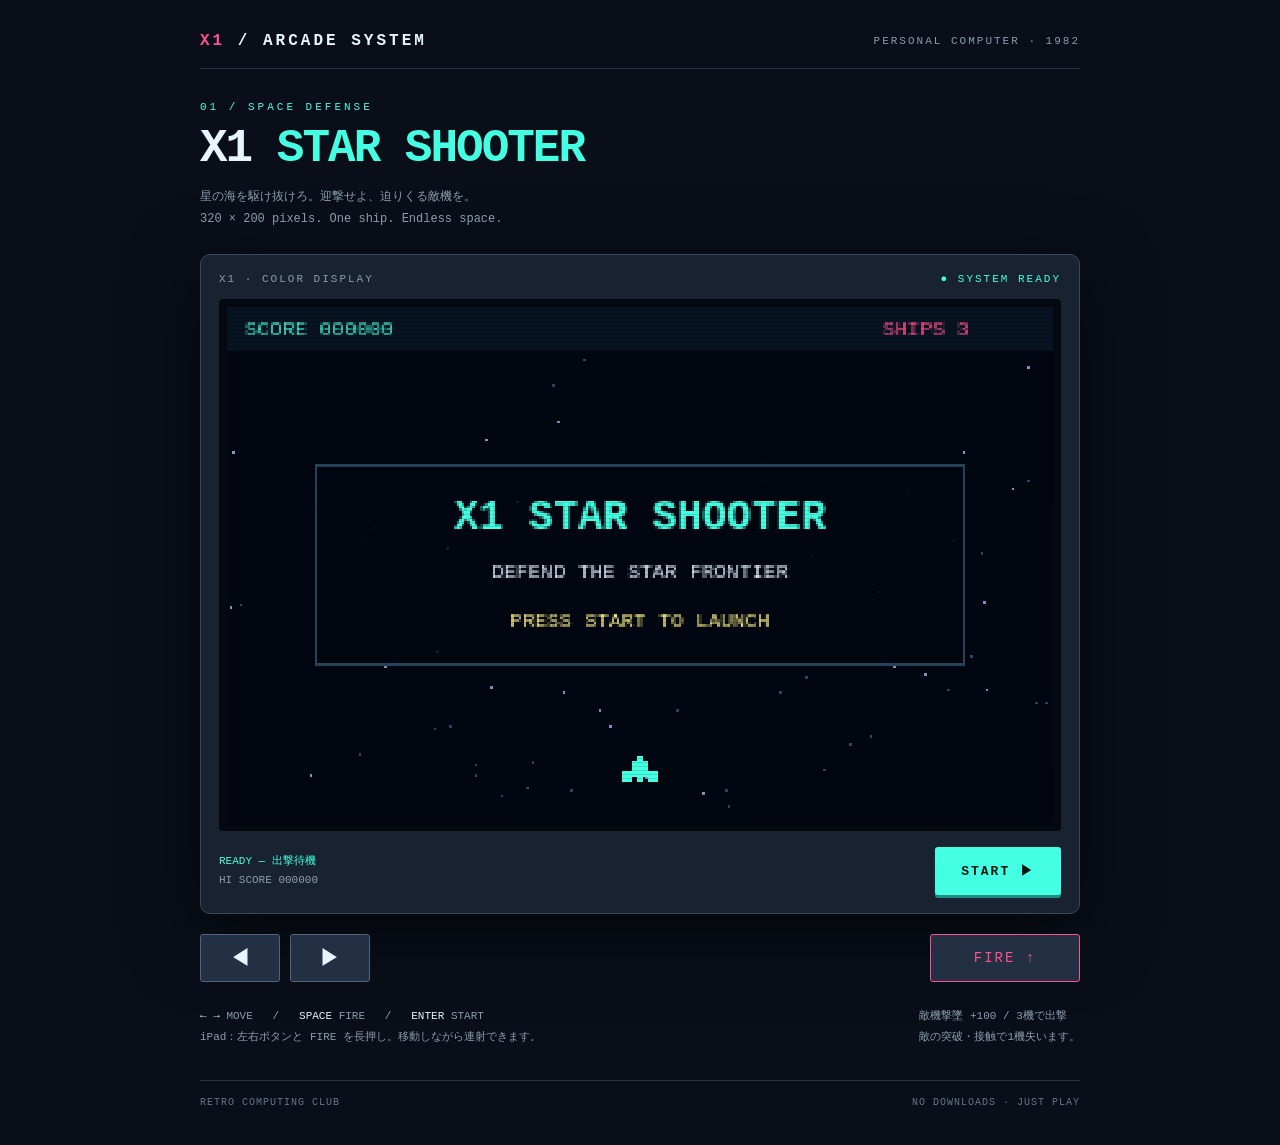
==== index.html @ 924525ee "Add standalone X1 STAR SHOOTER game" ====
<!doctype html>
<html lang="ja">
<head>
<meta charset="utf-8">
<meta name="viewport" content="width=device-width,initial-scale=1,viewport-fit=cover">
<title>X1 STAR SHOOTER</title>
<style>
:root{color-scheme:dark;--cyan:#45ffe3;--pink:#ff518d;--muted:#8b9cae}*{box-sizing:border-box}body{margin:0;background:#090e18;color:#e7f5ff;font-family:ui-monospace,SFMono-Regular,Consolas,monospace;min-height:100svh;padding:32px 20px}main{max-width:880px;margin:auto}header{display:flex;justify-content:space-between;align-items:center;border-bottom:1px solid #283647;padding-bottom:18px}.brand{font-weight:bold;letter-spacing:3px}.brand span{color:var(--pink)}.tag{font-size:11px;letter-spacing:2px;color:var(--muted)}.intro{margin:32px 0 24px}.eyebrow{font-size:11px;color:var(--cyan);letter-spacing:3px}h1{font-size:clamp(26px,6vw,46px);letter-spacing:-2px;margin:10px 0}h1 span{color:var(--cyan)}.intro p{color:var(--muted);font-size:12px;line-height:1.8}.machine{padding:18px;background:#182231;border:1px solid #39485b;box-shadow:0 20px 70px #0008;border-radius:10px}.machine-top{display:flex;justify-content:space-between;font-size:11px;color:var(--muted);margin-bottom:14px;letter-spacing:2px}.light{color:var(--cyan)}.screen{position:relative;border:8px solid #05080e;border-radius:4px;overflow:hidden;background:#000}canvas{display:block;width:100%;aspect-ratio:8/5;image-rendering:pixelated}.screen:after{content:"";pointer-events:none;position:absolute;inset:0;background:repeating-linear-gradient(0deg,#0002 0px,#0002 1px,transparent 1px,transparent 4px)}.dashboard{display:flex;justify-content:space-between;align-items:center;gap:12px;margin-top:16px}.status{font-size:11px;color:var(--muted);line-height:1.8}#status{color:var(--cyan)}button{font:inherit;cursor:pointer;border:1px solid #52647b;color:#e7f5ff;background:#233044;border-radius:3px;min-height:48px;touch-action:none;user-select:none;-webkit-user-select:none;-webkit-touch-callout:none}button:focus-visible{outline:3px solid #fff;outline-offset:3px}#start{background:var(--cyan);color:#061711;border:0;padding:0 26px;font-size:13px;font-weight:bold;letter-spacing:2px;box-shadow:0 3px 0 #208d80}#start:active{transform:translateY(2px)}.controls{display:flex;justify-content:space-between;margin-top:20px;gap:18px}.arrows{display:flex;gap:10px}.controls button{width:80px;font-size:22px}.controls #fire{width:150px;border-color:var(--pink);color:var(--pink);font-size:14px;letter-spacing:2px}.controls button.active{background:#3a4b61}.help{display:flex;justify-content:space-between;gap:20px;color:var(--muted);font-size:11px;line-height:1.9;margin-top:24px}kbd{color:#e7f5ff}footer{margin-top:32px;border-top:1px solid #283647;padding-top:16px;display:flex;justify-content:space-between;color:#66768b;font-size:10px;letter-spacing:1px}@media(max-width:500px){body{padding:20px 12px}.machine{padding:10px}.tag{display:none}.screen{border-width:4px}.help{display:block}.controls button{width:64px}.controls #fire{width:120px}.status{font-size:10px}#start{padding:0 16px}footer{letter-spacing:0}}
</style>
</head>
<body>
<main>
<header><div class="brand"><span>X1</span> / ARCADE SYSTEM</div><div class="tag">PERSONAL COMPUTER · 1982</div></header>
<section class="intro"><div class="eyebrow">01 / SPACE DEFENSE</div><h1>X1 <span>STAR SHOOTER</span></h1><p>星の海を駆け抜けろ。迎撃せよ、迫りくる敵機を。<br>320 × 200 pixels. One ship. Endless space.</p></section>
<section class="machine" aria-label="ゲーム機">
<div class="machine-top"><span>X1 · COLOR DISPLAY</span><span class="light">● SYSTEM READY</span></div>
<div class="screen"><canvas id="game" width="320" height="200" aria-label="宇宙シューティングゲーム画面">Canvas対応ブラウザで開いてください。</canvas></div>
<div class="dashboard"><div class="status"><div id="status" role="status" aria-live="polite">READY — 出撃待機</div><div>HI SCORE <span id="high">000000</span></div></div><button id="start" type="button">START ▶</button></div>
</section>
<div class="controls" aria-label="タッチ操作"><div class="arrows"><button id="left" type="button" aria-label="左に移動">◀</button><button id="right" type="button" aria-label="右に移動">▶</button></div><button id="fire" type="button" aria-label="弾を発射">FIRE ↑</button></div>
<div class="help"><div><kbd>← →</kbd> MOVE &nbsp; / &nbsp; <kbd>SPACE</kbd> FIRE &nbsp; / &nbsp; <kbd>ENTER</kbd> START<br>iPad：左右ボタンと FIRE を長押し。移動しながら連射できます。</div><div>敵機撃墜 +100 / 3機で出撃<br>敵の突破・接触で1機失います。</div></div>
<footer><span>RETRO COMPUTING CLUB</span><span>NO DOWNLOADS · JUST PLAY</span></footer>
</main>
<script>
(() => {
  'use strict';
  const canvas = document.getElementById('game'), ctx = canvas.getContext('2d');
  const startButton = document.getElementById('start'), status = document.getElementById('status');
  const highLabel = document.getElementById('high');
  const W = 320, H = 200;
  let mode = 'ready', score = 0, high = 0, lives = 3, shipX = 153;
  let bullets = [], enemies = [], sparks = [], spawnTimer = 0, shotTimer = 0, invincible = 0, previous = 0;
  const keys = new Set(), touches = {left:new Set(), right:new Set(), fire:new Set()};
  const stars = Array.from({length:65}, () => ({x:Math.random()*W,y:Math.random()*H,s:10+Math.random()*24}));
  const sprites = {ship:['0001000','0011100','0011100','1111111','1101011'], enemy:['1000001','0100010','1111111','1011101','0010100']};
  try { high = Number(localStorage.getItem('x1-star-high')) || 0; } catch (_) {}
  highLabel.textContent = String(high).padStart(6,'0');
  function clearInput(){keys.clear();for(const name of Object.keys(touches)){touches[name].clear();document.getElementById(name).classList.remove('active');}}
  function start(){clearInput();mode='playing';score=0;lives=3;shipX=153;bullets=[];enemies=[];sparks=[];spawnTimer=.6;shotTimer=0;invincible=0;status.textContent='PLAYING — 迎撃中';startButton.textContent='RESTART ↻';draw();}
  startButton.addEventListener('click',start);
  function down(name){return touches[name].size>0 || keys.has(name==='left'?'ArrowLeft':name==='right'?'ArrowRight':'Space');}
  for(const name of Object.keys(touches)){
    const button=document.getElementById(name);
    button.addEventListener('pointerdown',e=>{e.preventDefault();button.setPointerCapture(e.pointerId);touches[name].add(e.pointerId);button.classList.add('active');});
    const release=e=>{touches[name].delete(e.pointerId);button.classList.toggle('active',touches[name].size>0);};
    button.addEventListener('pointerup',release);button.addEventListener('pointercancel',release);button.addEventListener('lostpointercapture',release);
  }
  window.addEventListener('keydown',e=>{if(['ArrowLeft','ArrowRight','Space','Enter'].includes(e.code)){e.preventDefault();if(e.code==='Enter'){if(!e.repeat && mode!=='playing')start();}else keys.add(e.code);}});
  window.addEventListener('keyup',e=>keys.delete(e.code));
  window.addEventListener('blur',clearInput);
  document.addEventListener('visibilitychange',()=>{clearInput();previous=0;});
  function hit(a,b){return a.x<b.x+b.w && a.x+a.w>b.x && a.y<b.y+b.h && a.y+a.h>b.y;}
  function burst(x,y){for(let i=0;i<12;i++)sparks.push({x,y,vx:(Math.random()-.5)*80,vy:(Math.random()-.5)*80,t:.4});}
  function lose(){lives--;invincible=1.3;burst(shipX+7,181);if(lives<=0){mode='over';clearInput();status.textContent='GAME OVER — 再出撃できます';startButton.textContent='RETRY ▶';if(score>high){high=score;highLabel.textContent=String(high).padStart(6,'0');try{localStorage.setItem('x1-star-high',String(high));}catch(_){}}}}
  function update(dt){
    for(const s of stars){s.y=(s.y+s.s*dt)%H;}
    for(const p of sparks){p.x+=p.vx*dt;p.y+=p.vy*dt;p.t-=dt;}sparks=sparks.filter(p=>p.t>0);
    if(mode!=='playing')return;
    shipX=Math.max(0,Math.min(W-14,shipX+((down('right')?1:0)-(down('left')?1:0))*125*dt));
    shotTimer-=dt;invincible=Math.max(0,invincible-dt);
    if(down('fire') && shotTimer<=0){bullets.push({x:shipX+6,y:173,w:2,h:5});shotTimer=.16;}
    spawnTimer-=dt;
    if(spawnTimer<=0){enemies.push({x:6+Math.random()*294,y:20,w:14,h:10,speed:24+Math.min(score/250,45),phase:Math.random()*6});spawnTimer=Math.max(.3,.85-score/12000);}
    for(const b of bullets)b.y-=180*dt;
    for(const e of enemies){e.y+=e.speed*dt;e.phase+=dt*2;e.x=Math.max(0,Math.min(W-e.w,e.x+Math.sin(e.phase)*15*dt));}
    for(const b of bullets){for(const e of enemies){if(!e.dead && hit(b,e)){e.dead=true;b.y=-20;score+=100;burst(e.x+7,e.y+5);break;}}}
    const ship={x:shipX,y:174,w:14,h:10};
    for(const e of enemies){if(e.dead)continue;if(e.y>H || hit(e,ship)){e.dead=true;if(invincible<=0){lose();if(mode!=='playing')break;}}}
    bullets=bullets.filter(b=>b.y>-6);enemies=enemies.filter(e=>!e.dead);
  }
  function sprite(pattern,x,y,color){ctx.fillStyle=color;pattern.forEach((row,j)=>{for(let i=0;i<row.length;i++)if(row[i]==='1')ctx.fillRect(Math.round(x)+i*2,Math.round(y)+j*2,2,2);});}
  function text(value,x,y,color='#e7f5ff',size=8){ctx.fillStyle=color;ctx.font=`${size}px monospace`;ctx.textAlign='left';ctx.fillText(value,x,y);}
  function draw(){
    ctx.fillStyle='#020611';ctx.fillRect(0,0,W,H);
    for(const s of stars){ctx.fillStyle=s.s>25?'#8098c1':'#304463';ctx.fillRect(Math.round(s.x),Math.round(s.y),1,1);}
    ctx.fillStyle='#071321';ctx.fillRect(0,0,W,17);text('SCORE '+String(score).padStart(6,'0'),7,11,'#45ffe3');text('SHIPS '+lives,254,11,'#ff518d');
    for(const b of bullets){ctx.fillStyle='#fff389';ctx.fillRect(b.x,b.y,b.w,b.h);}
    for(const e of enemies)sprite(sprites.enemy,e.x,e.y,'#ff518d');
    if(mode!=='over' && (invincible<=0 || Math.floor(invincible*12)%2===0))sprite(sprites.ship,shipX,174,'#45ffe3');
    for(const p of sparks){ctx.fillStyle=p.t>.2?'#fff389':'#ff518d';ctx.fillRect(p.x,p.y,2,2);}
    if(mode!=='playing'){
      ctx.fillStyle='#020611d9';ctx.fillRect(34,61,252,78);ctx.strokeStyle='#254458';ctx.strokeRect(34.5,61.5,251,77);
      ctx.textAlign='center';ctx.fillStyle=mode==='over'?'#ff518d':'#45ffe3';ctx.font='bold 16px monospace';ctx.fillText(mode==='over'?'GAME OVER':'X1 STAR SHOOTER',160,86);
      ctx.font='8px monospace';ctx.fillStyle='#e7f5ff';ctx.fillText(mode==='over'?'FINAL SCORE '+String(score).padStart(6,'0'):'DEFEND THE STAR FRONTIER',160,105);ctx.fillStyle='#fff389';ctx.fillText(mode==='over'?'PRESS RETRY TO LAUNCH':'PRESS START TO LAUNCH',160,124);
    }
  }
  function frame(now){const dt=previous?Math.min((now-previous)/1000,.04):0;previous=now;if(!document.hidden)update(dt);draw();requestAnimationFrame(frame);}
  draw();requestAnimationFrame(frame);
})();
</script>
</body>
</html>
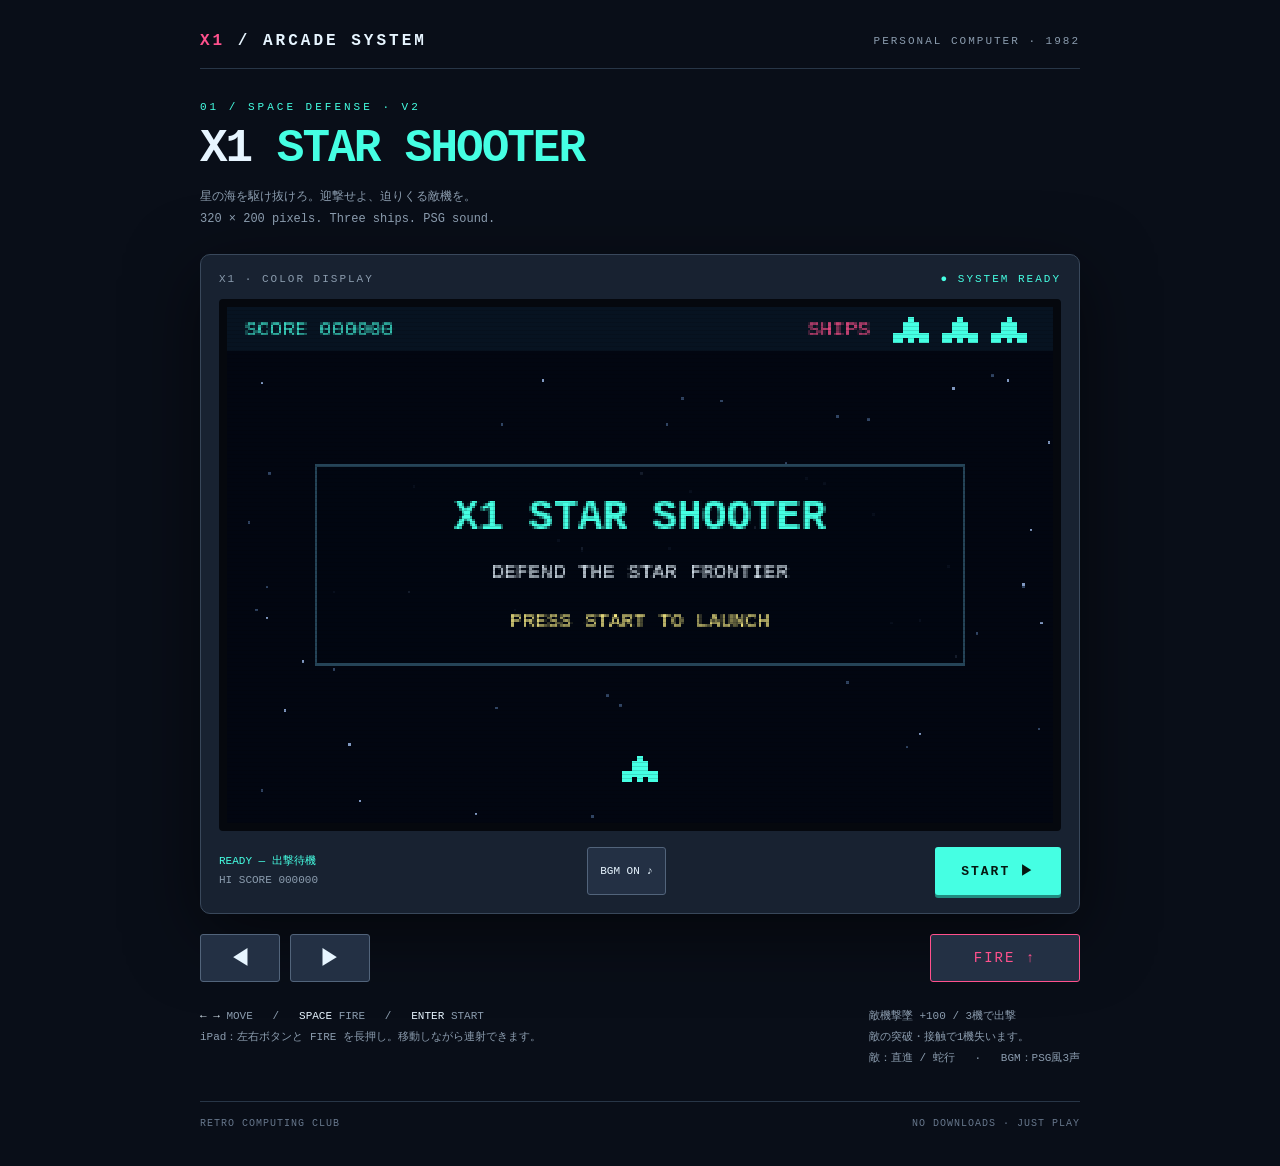
==== commit 5db81b21: "Add v2 PSG-style BGM and two enemy patterns while preserving three ships and touch controls" ====
--- a/index.html
+++ b/index.html
@@ -3,22 +3,22 @@
 <head>
 <meta charset="utf-8">
 <meta name="viewport" content="width=device-width,initial-scale=1,viewport-fit=cover">
-<title>X1 STAR SHOOTER</title>
+<title>X1 STAR SHOOTER v2</title>
 <style>
-:root{color-scheme:dark;--cyan:#45ffe3;--pink:#ff518d;--muted:#8b9cae}*{box-sizing:border-box}body{margin:0;background:#090e18;color:#e7f5ff;font-family:ui-monospace,SFMono-Regular,Consolas,monospace;min-height:100svh;padding:32px 20px}main{max-width:880px;margin:auto}header{display:flex;justify-content:space-between;align-items:center;border-bottom:1px solid #283647;padding-bottom:18px}.brand{font-weight:bold;letter-spacing:3px}.brand span{color:var(--pink)}.tag{font-size:11px;letter-spacing:2px;color:var(--muted)}.intro{margin:32px 0 24px}.eyebrow{font-size:11px;color:var(--cyan);letter-spacing:3px}h1{font-size:clamp(26px,6vw,46px);letter-spacing:-2px;margin:10px 0}h1 span{color:var(--cyan)}.intro p{color:var(--muted);font-size:12px;line-height:1.8}.machine{padding:18px;background:#182231;border:1px solid #39485b;box-shadow:0 20px 70px #0008;border-radius:10px}.machine-top{display:flex;justify-content:space-between;font-size:11px;color:var(--muted);margin-bottom:14px;letter-spacing:2px}.light{color:var(--cyan)}.screen{position:relative;border:8px solid #05080e;border-radius:4px;overflow:hidden;background:#000}canvas{display:block;width:100%;aspect-ratio:8/5;image-rendering:pixelated}.screen:after{content:"";pointer-events:none;position:absolute;inset:0;background:repeating-linear-gradient(0deg,#0002 0px,#0002 1px,transparent 1px,transparent 4px)}.dashboard{display:flex;justify-content:space-between;align-items:center;gap:12px;margin-top:16px}.status{font-size:11px;color:var(--muted);line-height:1.8}#status{color:var(--cyan)}button{font:inherit;cursor:pointer;border:1px solid #52647b;color:#e7f5ff;background:#233044;border-radius:3px;min-height:48px;touch-action:none;user-select:none;-webkit-user-select:none;-webkit-touch-callout:none}button:focus-visible{outline:3px solid #fff;outline-offset:3px}#start{background:var(--cyan);color:#061711;border:0;padding:0 26px;font-size:13px;font-weight:bold;letter-spacing:2px;box-shadow:0 3px 0 #208d80}#start:active{transform:translateY(2px)}.controls{display:flex;justify-content:space-between;margin-top:20px;gap:18px}.arrows{display:flex;gap:10px}.controls button{width:80px;font-size:22px}.controls #fire{width:150px;border-color:var(--pink);color:var(--pink);font-size:14px;letter-spacing:2px}.controls button.active{background:#3a4b61}.help{display:flex;justify-content:space-between;gap:20px;color:var(--muted);font-size:11px;line-height:1.9;margin-top:24px}kbd{color:#e7f5ff}footer{margin-top:32px;border-top:1px solid #283647;padding-top:16px;display:flex;justify-content:space-between;color:#66768b;font-size:10px;letter-spacing:1px}@media(max-width:500px){body{padding:20px 12px}.machine{padding:10px}.tag{display:none}.screen{border-width:4px}.help{display:block}.controls button{width:64px}.controls #fire{width:120px}.status{font-size:10px}#start{padding:0 16px}footer{letter-spacing:0}}
+:root{color-scheme:dark;--cyan:#45ffe3;--pink:#ff518d;--muted:#8b9cae}*{box-sizing:border-box}body{margin:0;background:#090e18;color:#e7f5ff;font-family:ui-monospace,SFMono-Regular,Consolas,monospace;min-height:100svh;padding:32px 20px}main{max-width:880px;margin:auto}header{display:flex;justify-content:space-between;align-items:center;border-bottom:1px solid #283647;padding-bottom:18px}.brand{font-weight:bold;letter-spacing:3px}.brand span{color:var(--pink)}.tag{font-size:11px;letter-spacing:2px;color:var(--muted)}.intro{margin:32px 0 24px}.eyebrow{font-size:11px;color:var(--cyan);letter-spacing:3px}h1{font-size:clamp(26px,6vw,46px);letter-spacing:-2px;margin:10px 0}h1 span{color:var(--cyan)}.intro p{color:var(--muted);font-size:12px;line-height:1.8}.machine{padding:18px;background:#182231;border:1px solid #39485b;box-shadow:0 20px 70px #0008;border-radius:10px}.machine-top{display:flex;justify-content:space-between;font-size:11px;color:var(--muted);margin-bottom:14px;letter-spacing:2px}.light{color:var(--cyan)}.screen{position:relative;border:8px solid #05080e;border-radius:4px;overflow:hidden;background:#000}canvas{display:block;width:100%;aspect-ratio:8/5;image-rendering:pixelated}.screen:after{content:"";pointer-events:none;position:absolute;inset:0;background:repeating-linear-gradient(0deg,#0002 0px,#0002 1px,transparent 1px,transparent 4px)}.dashboard{flex-wrap:wrap;display:flex;justify-content:space-between;align-items:center;gap:12px;margin-top:16px}.status{font-size:11px;color:var(--muted);line-height:1.8}#status{color:var(--cyan)}button{font:inherit;cursor:pointer;border:1px solid #52647b;color:#e7f5ff;background:#233044;border-radius:3px;min-height:48px;touch-action:none;user-select:none;-webkit-user-select:none;-webkit-touch-callout:none}button:focus-visible{outline:3px solid #fff;outline-offset:3px}#bgm{padding:0 12px;font-size:11px}#start{background:var(--cyan);color:#061711;border:0;padding:0 26px;font-size:13px;font-weight:bold;letter-spacing:2px;box-shadow:0 3px 0 #208d80}#start:active{transform:translateY(2px)}.controls{display:flex;justify-content:space-between;margin-top:20px;gap:18px}.arrows{display:flex;gap:10px}.controls button{width:80px;font-size:22px}.controls #fire{width:150px;border-color:var(--pink);color:var(--pink);font-size:14px;letter-spacing:2px}.controls button.active{background:#3a4b61}.help{display:flex;justify-content:space-between;gap:20px;color:var(--muted);font-size:11px;line-height:1.9;margin-top:24px}kbd{color:#e7f5ff}footer{margin-top:32px;border-top:1px solid #283647;padding-top:16px;display:flex;justify-content:space-between;color:#66768b;font-size:10px;letter-spacing:1px}@media(max-width:500px){body{padding:20px 12px}.machine{padding:10px}.tag{display:none}.screen{border-width:4px}.help{display:block}.controls button{width:64px}.controls #fire{width:120px}.status{font-size:10px}#start{padding:0 16px}footer{letter-spacing:0}}
 </style>
 </head>
 <body>
 <main>
 <header><div class="brand"><span>X1</span> / ARCADE SYSTEM</div><div class="tag">PERSONAL COMPUTER · 1982</div></header>
-<section class="intro"><div class="eyebrow">01 / SPACE DEFENSE</div><h1>X1 <span>STAR SHOOTER</span></h1><p>星の海を駆け抜けろ。迎撃せよ、迫りくる敵機を。<br>320 × 200 pixels. One ship. Endless space.</p></section>
+<section class="intro"><div class="eyebrow">01 / SPACE DEFENSE · V2</div><h1>X1 <span>STAR SHOOTER</span></h1><p>星の海を駆け抜けろ。迎撃せよ、迫りくる敵機を。<br>320 × 200 pixels. Three ships. PSG sound.</p></section>
 <section class="machine" aria-label="ゲーム機">
 <div class="machine-top"><span>X1 · COLOR DISPLAY</span><span class="light">● SYSTEM READY</span></div>
 <div class="screen"><canvas id="game" width="320" height="200" aria-label="宇宙シューティングゲーム画面">Canvas対応ブラウザで開いてください。</canvas></div>
-<div class="dashboard"><div class="status"><div id="status" role="status" aria-live="polite">READY — 出撃待機</div><div>HI SCORE <span id="high">000000</span></div></div><button id="start" type="button">START ▶</button></div>
+<div class="dashboard"><div class="status"><div id="status" role="status" aria-live="polite">READY — 出撃待機</div><div>HI SCORE <span id="high">000000</span></div></div><button id="bgm" type="button" aria-pressed="true" aria-label="BGMのオン・オフ">BGM ON ♪</button><button id="start" type="button">START ▶</button></div>
 </section>
 <div class="controls" aria-label="タッチ操作"><div class="arrows"><button id="left" type="button" aria-label="左に移動">◀</button><button id="right" type="button" aria-label="右に移動">▶</button></div><button id="fire" type="button" aria-label="弾を発射">FIRE ↑</button></div>
-<div class="help"><div><kbd>← →</kbd> MOVE &nbsp; / &nbsp; <kbd>SPACE</kbd> FIRE &nbsp; / &nbsp; <kbd>ENTER</kbd> START<br>iPad：左右ボタンと FIRE を長押し。移動しながら連射できます。</div><div>敵機撃墜 +100 / 3機で出撃<br>敵の突破・接触で1機失います。</div></div>
+<div class="help"><div><kbd>← →</kbd> MOVE &nbsp; / &nbsp; <kbd>SPACE</kbd> FIRE &nbsp; / &nbsp; <kbd>ENTER</kbd> START<br>iPad：左右ボタンと FIRE を長押し。移動しながら連射できます。</div><div>敵機撃墜 +100 / 3機で出撃<br>敵の突破・接触で1機失います。<br>敵：直進 / 蛇行 &nbsp; · &nbsp; BGM：PSG風3声</div></div>
 <footer><span>RETRO COMPUTING CLUB</span><span>NO DOWNLOADS · JUST PLAY</span></footer>
 </main>
 <script>
@@ -27,8 +27,55 @@
   const canvas = document.getElementById('game'), ctx = canvas.getContext('2d');
   const startButton = document.getElementById('start'), status = document.getElementById('status');
   const highLabel = document.getElementById('high');
-  const W = 320, H = 200;
-  let mode = 'ready', score = 0, high = 0, lives = 3, shipX = 153;
+  const W = 320, H = 200, INITIAL_LIVES = 3;
+  // Original melody, three square-wave voices inspired by the X1's PSG.
+  // Audio is created/resumed only from a user gesture (including iPad Safari).
+  const bgmButton = document.getElementById('bgm');
+  let audio = null, musicEnabled = true, musicTimer = null, musicStep = 0, nextNote = 0;
+  const voices = new Set();
+  const melody = [76,79,83,79,74,78,81,78,72,76,79,76,74,78,81,83,
+                  84,83,79,76,81,79,78,74,79,78,76,72,74,78,83,78];
+  const bass = [48,48,50,50,45,45,47,47];
+  function note(midi, time, duration, volume){
+    const oscillator=audio.createOscillator(), gain=audio.createGain();
+    oscillator.type='square';oscillator.frequency.value=440*Math.pow(2,(midi-69)/12);
+    gain.gain.setValueAtTime(0,time);gain.gain.linearRampToValueAtTime(volume,time+.006);
+    gain.gain.setValueAtTime(volume,time+duration*.65);gain.gain.linearRampToValueAtTime(0,time+duration);
+    oscillator.connect(gain);gain.connect(audio.destination);voices.add(oscillator);
+    oscillator.onended=()=>{voices.delete(oscillator);oscillator.disconnect();gain.disconnect();};
+    oscillator.start(time);oscillator.stop(time+duration+.01);
+  }
+  function stopMusic(){
+    clearInterval(musicTimer);musicTimer=null;
+    for(const voice of voices){try{voice.stop();}catch(_){}voice.disconnect();}voices.clear();
+  }
+  function scheduleMusic(){
+    if(!audio || audio.state!=='running' || !musicEnabled || mode!=='playing' || document.hidden)return;
+    while(nextNote<audio.currentTime+.12){
+      const step=musicStep%melody.length, root=bass[Math.floor(step/4)];
+      note(melody[step],nextNote,.125,.022);
+      note(root+(step%2?12:0),nextNote,.13,.018);
+      note(root+12+[0,7,12,7][step%4],nextNote,.09,.009);
+      musicStep++;nextNote+=.15;
+    }
+  }
+  async function playMusic(){
+    if(!musicEnabled || mode!=='playing' || document.hidden)return;
+    try{
+      const AudioEngine=window.AudioContext || window.webkitAudioContext;
+      if(!AudioEngine){bgmButton.textContent='BGM 非対応';bgmButton.disabled=true;return;}
+      if(!audio)audio=new AudioEngine();
+      await audio.resume();
+      if(!musicEnabled || mode!=='playing' || document.hidden || musicTimer!==null)return;
+      nextNote=audio.currentTime+.02;scheduleMusic();musicTimer=setInterval(scheduleMusic,25);
+    }catch(_){bgmButton.textContent='BGM 再試行 ♪';}
+  }
+  bgmButton.addEventListener('click',()=>{
+    musicEnabled=!musicEnabled;bgmButton.setAttribute('aria-pressed',String(musicEnabled));
+    bgmButton.textContent=musicEnabled?'BGM ON ♪':'BGM OFF';
+    if(musicEnabled)playMusic();else stopMusic();
+  });
+  let mode = 'ready', score = 0, high = 0, lives = INITIAL_LIVES, shipX = 153;
   let bullets = [], enemies = [], sparks = [], spawnTimer = 0, shotTimer = 0, invincible = 0, previous = 0;
   const keys = new Set(), touches = {left:new Set(), right:new Set(), fire:new Set()};
   const stars = Array.from({length:65}, () => ({x:Math.random()*W,y:Math.random()*H,s:10+Math.random()*24}));
@@ -36,22 +83,23 @@
   try { high = Number(localStorage.getItem('x1-star-high')) || 0; } catch (_) {}
   highLabel.textContent = String(high).padStart(6,'0');
   function clearInput(){keys.clear();for(const name of Object.keys(touches)){touches[name].clear();document.getElementById(name).classList.remove('active');}}
-  function start(){clearInput();mode='playing';score=0;lives=3;shipX=153;bullets=[];enemies=[];sparks=[];spawnTimer=.6;shotTimer=0;invincible=0;status.textContent='PLAYING — 迎撃中';startButton.textContent='RESTART ↻';draw();}
+  function start(){stopMusic();musicStep=0;clearInput();mode='playing';score=0;lives=INITIAL_LIVES;shipX=153;bullets=[];enemies=[];sparks=[];spawnTimer=.6;shotTimer=0;invincible=0;status.textContent='PLAYING — 迎撃中';startButton.textContent='RESTART ↻';playMusic();draw();}
   startButton.addEventListener('click',start);
   function down(name){return touches[name].size>0 || keys.has(name==='left'?'ArrowLeft':name==='right'?'ArrowRight':'Space');}
   for(const name of Object.keys(touches)){
     const button=document.getElementById(name);
-    button.addEventListener('pointerdown',e=>{e.preventDefault();button.setPointerCapture(e.pointerId);touches[name].add(e.pointerId);button.classList.add('active');});
+    button.addEventListener('pointerdown',e=>{e.preventDefault();playMusic();button.setPointerCapture(e.pointerId);touches[name].add(e.pointerId);button.classList.add('active');});
     const release=e=>{touches[name].delete(e.pointerId);button.classList.toggle('active',touches[name].size>0);};
     button.addEventListener('pointerup',release);button.addEventListener('pointercancel',release);button.addEventListener('lostpointercapture',release);
   }
-  window.addEventListener('keydown',e=>{if(['ArrowLeft','ArrowRight','Space','Enter'].includes(e.code)){e.preventDefault();if(e.code==='Enter'){if(!e.repeat && mode!=='playing')start();}else keys.add(e.code);}});
+  window.addEventListener('keydown',e=>{if(['ArrowLeft','ArrowRight','Space','Enter'].includes(e.code)){e.preventDefault();if(e.code==='Enter'){if(!e.repeat && mode!=='playing')start();}else {keys.add(e.code);playMusic();}}});
   window.addEventListener('keyup',e=>keys.delete(e.code));
-  window.addEventListener('blur',clearInput);
-  document.addEventListener('visibilitychange',()=>{clearInput();previous=0;});
+  window.addEventListener('blur',()=>{clearInput();stopMusic();});
+  window.addEventListener('focus',playMusic);
+  document.addEventListener('visibilitychange',()=>{clearInput();previous=0;if(document.hidden)stopMusic();else playMusic();});
   function hit(a,b){return a.x<b.x+b.w && a.x+a.w>b.x && a.y<b.y+b.h && a.y+a.h>b.y;}
   function burst(x,y){for(let i=0;i<12;i++)sparks.push({x,y,vx:(Math.random()-.5)*80,vy:(Math.random()-.5)*80,t:.4});}
-  function lose(){lives--;invincible=1.3;burst(shipX+7,181);if(lives<=0){mode='over';clearInput();status.textContent='GAME OVER — 再出撃できます';startButton.textContent='RETRY ▶';if(score>high){high=score;highLabel.textContent=String(high).padStart(6,'0');try{localStorage.setItem('x1-star-high',String(high));}catch(_){}}}}
+  function lose(){lives--;invincible=1.3;burst(shipX+7,181);if(lives<=0){mode='over';stopMusic();clearInput();status.textContent='GAME OVER — 再出撃できます';startButton.textContent='RETRY ▶';if(score>high){high=score;highLabel.textContent=String(high).padStart(6,'0');try{localStorage.setItem('x1-star-high',String(high));}catch(_){}}}}
   function update(dt){
     for(const s of stars){s.y=(s.y+s.s*dt)%H;}
     for(const p of sparks){p.x+=p.vx*dt;p.y+=p.vy*dt;p.t-=dt;}sparks=sparks.filter(p=>p.t>0);
@@ -60,9 +108,9 @@
     shotTimer-=dt;invincible=Math.max(0,invincible-dt);
     if(down('fire') && shotTimer<=0){bullets.push({x:shipX+6,y:173,w:2,h:5});shotTimer=.16;}
     spawnTimer-=dt;
-    if(spawnTimer<=0){enemies.push({x:6+Math.random()*294,y:20,w:14,h:10,speed:24+Math.min(score/250,45),phase:Math.random()*6});spawnTimer=Math.max(.3,.85-score/12000);}
+    if(spawnTimer<=0){const type=Math.random()<.5?'straight':'wave', baseX=28+Math.random()*250;enemies.push({x:baseX,baseX,type,y:20,w:14,h:10,speed:24+Math.min(score/250,45),phase:0});spawnTimer=Math.max(.3,.85-score/12000);}
     for(const b of bullets)b.y-=180*dt;
-    for(const e of enemies){e.y+=e.speed*dt;e.phase+=dt*2;e.x=Math.max(0,Math.min(W-e.w,e.x+Math.sin(e.phase)*15*dt));}
+    for(const e of enemies){e.y+=e.speed*dt;e.phase+=dt*2;if(e.type==='wave')e.x=e.baseX+Math.sin(e.phase)*22;}
     for(const b of bullets){for(const e of enemies){if(!e.dead && hit(b,e)){e.dead=true;b.y=-20;score+=100;burst(e.x+7,e.y+5);break;}}}
     const ship={x:shipX,y:174,w:14,h:10};
     for(const e of enemies){if(e.dead)continue;if(e.y>H || hit(e,ship)){e.dead=true;if(invincible<=0){lose();if(mode!=='playing')break;}}}
@@ -73,9 +121,9 @@
   function draw(){
     ctx.fillStyle='#020611';ctx.fillRect(0,0,W,H);
     for(const s of stars){ctx.fillStyle=s.s>25?'#8098c1':'#304463';ctx.fillRect(Math.round(s.x),Math.round(s.y),1,1);}
-    ctx.fillStyle='#071321';ctx.fillRect(0,0,W,17);text('SCORE '+String(score).padStart(6,'0'),7,11,'#45ffe3');text('SHIPS '+lives,254,11,'#ff518d');
+    ctx.fillStyle='#071321';ctx.fillRect(0,0,W,17);text('SCORE '+String(score).padStart(6,'0'),7,11,'#45ffe3');text('SHIPS',225,11,'#ff518d');for(let i=0;i<lives;i++)sprite(sprites.ship,258+i*19,4,'#45ffe3');
     for(const b of bullets){ctx.fillStyle='#fff389';ctx.fillRect(b.x,b.y,b.w,b.h);}
-    for(const e of enemies)sprite(sprites.enemy,e.x,e.y,'#ff518d');
+    for(const e of enemies)sprite(sprites.enemy,e.x,e.y,e.type==='wave'?'#fff389':'#ff518d');
     if(mode!=='over' && (invincible<=0 || Math.floor(invincible*12)%2===0))sprite(sprites.ship,shipX,174,'#45ffe3');
     for(const p of sparks){ctx.fillStyle=p.t>.2?'#fff389':'#ff518d';ctx.fillRect(p.x,p.y,2,2);}
     if(mode!=='playing'){
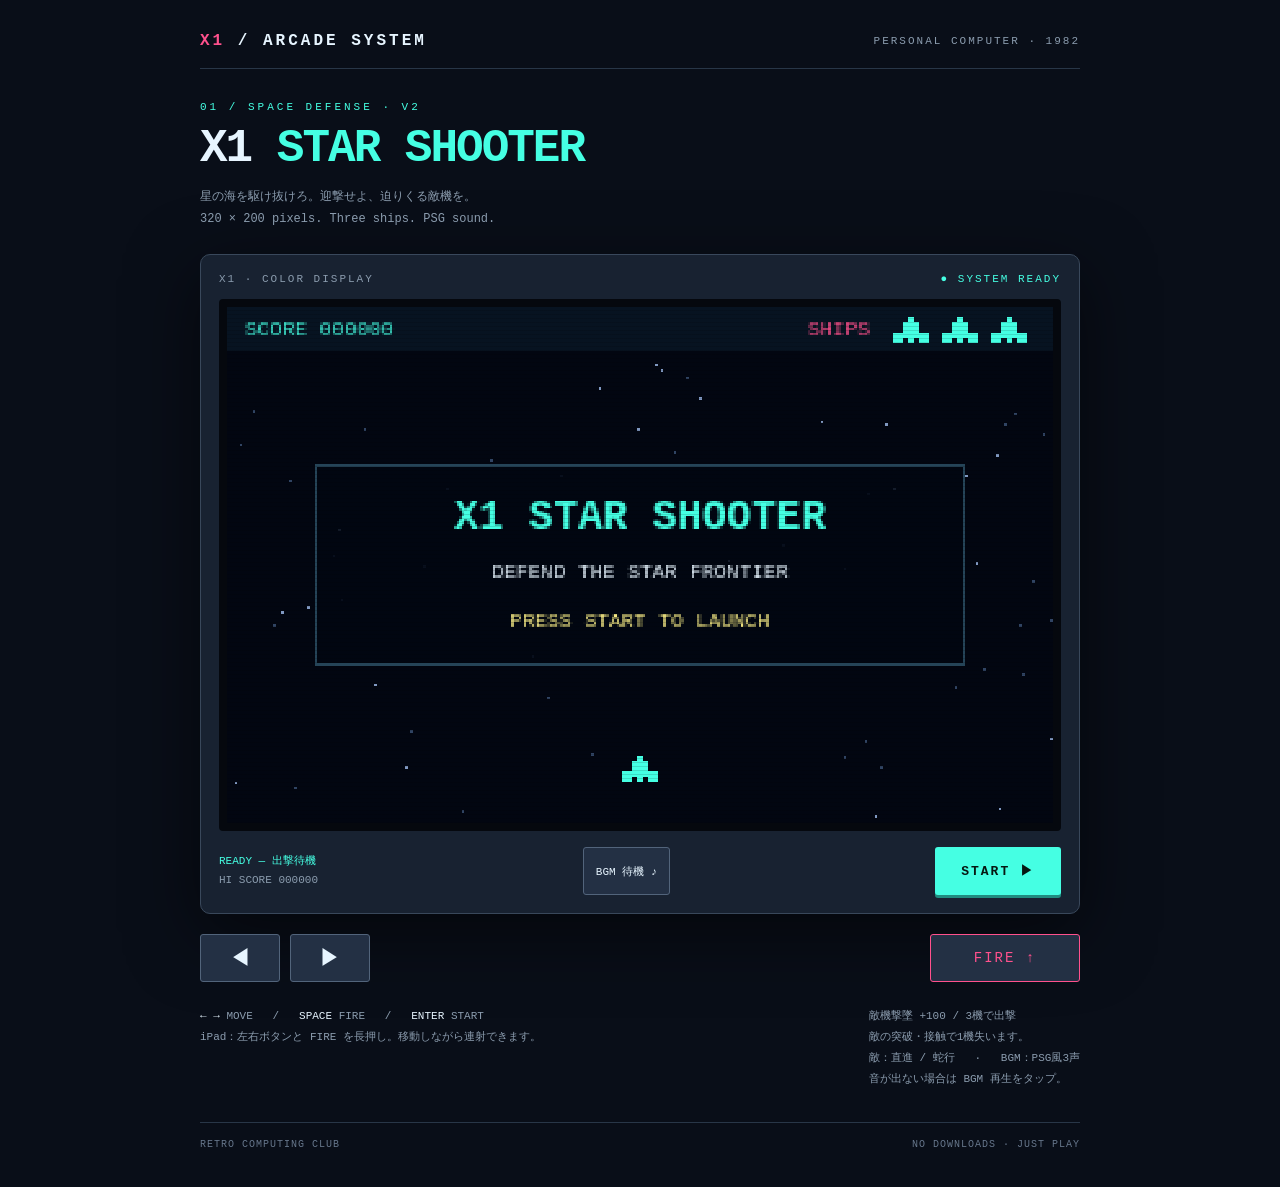
==== commit e5bc2227: "Improve mobile Safari audio activation and interruption recovery" ====
--- a/index.html
+++ b/index.html
@@ -15,10 +15,10 @@
 <section class="machine" aria-label="ゲーム機">
 <div class="machine-top"><span>X1 · COLOR DISPLAY</span><span class="light">● SYSTEM READY</span></div>
 <div class="screen"><canvas id="game" width="320" height="200" aria-label="宇宙シューティングゲーム画面">Canvas対応ブラウザで開いてください。</canvas></div>
-<div class="dashboard"><div class="status"><div id="status" role="status" aria-live="polite">READY — 出撃待機</div><div>HI SCORE <span id="high">000000</span></div></div><button id="bgm" type="button" aria-pressed="true" aria-label="BGMのオン・オフ">BGM ON ♪</button><button id="start" type="button">START ▶</button></div>
+<div class="dashboard"><div class="status"><div id="status" role="status" aria-live="polite">READY — 出撃待機</div><div>HI SCORE <span id="high">000000</span></div></div><button id="bgm" type="button" aria-pressed="true" aria-label="BGMのオン・オフ">BGM 待機 ♪</button><button id="start" type="button">START ▶</button></div>
 </section>
 <div class="controls" aria-label="タッチ操作"><div class="arrows"><button id="left" type="button" aria-label="左に移動">◀</button><button id="right" type="button" aria-label="右に移動">▶</button></div><button id="fire" type="button" aria-label="弾を発射">FIRE ↑</button></div>
-<div class="help"><div><kbd>← →</kbd> MOVE &nbsp; / &nbsp; <kbd>SPACE</kbd> FIRE &nbsp; / &nbsp; <kbd>ENTER</kbd> START<br>iPad：左右ボタンと FIRE を長押し。移動しながら連射できます。</div><div>敵機撃墜 +100 / 3機で出撃<br>敵の突破・接触で1機失います。<br>敵：直進 / 蛇行 &nbsp; · &nbsp; BGM：PSG風3声</div></div>
+<div class="help"><div><kbd>← →</kbd> MOVE &nbsp; / &nbsp; <kbd>SPACE</kbd> FIRE &nbsp; / &nbsp; <kbd>ENTER</kbd> START<br>iPad：左右ボタンと FIRE を長押し。移動しながら連射できます。</div><div>敵機撃墜 +100 / 3機で出撃<br>敵の突破・接触で1機失います。<br>敵：直進 / 蛇行 &nbsp; · &nbsp; BGM：PSG風3声<br>音が出ない場合は BGM 再生をタップ。</div></div>
 <footer><span>RETRO COMPUTING CLUB</span><span>NO DOWNLOADS · JUST PLAY</span></footer>
 </main>
 <script>
@@ -45,12 +45,24 @@
     oscillator.onended=()=>{voices.delete(oscillator);oscillator.disconnect();gain.disconnect();};
     oscillator.start(time);oscillator.stop(time+duration+.01);
   }
+  function updateMusicButton(){
+    bgmButton.setAttribute('aria-pressed',String(musicEnabled));
+    bgmButton.textContent=!musicEnabled?'BGM OFF':
+      audio?.state==='running' && musicTimer!==null?'BGM ON ♪':
+      mode==='playing'?'BGM 再生 ♪':'BGM 待機 ♪';
+  }
+  function beginMusic(){
+    if(!audio || audio.state!=='running' || !musicEnabled || mode!=='playing' || document.hidden || musicTimer!==null)return;
+    nextNote=audio.currentTime+.02;scheduleMusic();musicTimer=setInterval(scheduleMusic,25);updateMusicButton();
+  }
   function stopMusic(){
     clearInterval(musicTimer);musicTimer=null;
-    for(const voice of voices){try{voice.stop();}catch(_){}voice.disconnect();}voices.clear();
+    for(const voice of voices){try{voice.stop();}catch(_){}voice.disconnect();}voices.clear();updateMusicButton();
   }
   function scheduleMusic(){
     if(!audio || audio.state!=='running' || !musicEnabled || mode!=='playing' || document.hidden)return;
+    // Drop elapsed notes after a mobile interruption instead of scheduling a backlog.
+    if(nextNote<audio.currentTime)nextNote=audio.currentTime+.02;
     while(nextNote<audio.currentTime+.12){
       const step=musicStep%melody.length, root=bass[Math.floor(step/4)];
       note(melody[step],nextNote,.125,.022);
@@ -64,15 +76,27 @@
     try{
       const AudioEngine=window.AudioContext || window.webkitAudioContext;
       if(!AudioEngine){bgmButton.textContent='BGM 非対応';bgmButton.disabled=true;return;}
-      if(!audio)audio=new AudioEngine();
-      await audio.resume();
-      if(!musicEnabled || mode!=='playing' || document.hidden || musicTimer!==null)return;
-      nextNote=audio.currentTime+.02;scheduleMusic();musicTimer=setInterval(scheduleMusic,25);
+      if(!audio){
+        // Safari's playback session permits music output even with the silent switch.
+        try{if(navigator.audioSession)navigator.audioSession.type='playback';}catch(_){}
+        audio=new AudioEngine();
+        audio.addEventListener('statechange',()=>{
+          if(audio.state!=='running')stopMusic();else beginMusic();
+          updateMusicButton();
+        });
+      }
+      // Request resume and start a one-sample buffer synchronously within the tap.
+      // Some mobile engines need a source started before the resume promise resolves.
+      const resumed=audio.resume();
+      const unlock=audio.createBufferSource();unlock.buffer=audio.createBuffer(1,1,audio.sampleRate);
+      unlock.connect(audio.destination);unlock.onended=()=>unlock.disconnect();unlock.start(0);
+      await resumed;beginMusic();updateMusicButton();
     }catch(_){bgmButton.textContent='BGM 再試行 ♪';}
   }
   bgmButton.addEventListener('click',()=>{
-    musicEnabled=!musicEnabled;bgmButton.setAttribute('aria-pressed',String(musicEnabled));
-    bgmButton.textContent=musicEnabled?'BGM ON ♪':'BGM OFF';
+    // If playback was blocked/interrupted, this tap retries instead of switching off.
+    musicEnabled=!(musicEnabled && audio?.state==='running' && musicTimer!==null);
+    updateMusicButton();
     if(musicEnabled)playMusic();else stopMusic();
   });
   let mode = 'ready', score = 0, high = 0, lives = INITIAL_LIVES, shipX = 153;
@@ -89,7 +113,7 @@
   for(const name of Object.keys(touches)){
     const button=document.getElementById(name);
     button.addEventListener('pointerdown',e=>{e.preventDefault();playMusic();button.setPointerCapture(e.pointerId);touches[name].add(e.pointerId);button.classList.add('active');});
-    const release=e=>{touches[name].delete(e.pointerId);button.classList.toggle('active',touches[name].size>0);};
+    const release=e=>{if(e.type==='pointerup')playMusic();touches[name].delete(e.pointerId);button.classList.toggle('active',touches[name].size>0);};
     button.addEventListener('pointerup',release);button.addEventListener('pointercancel',release);button.addEventListener('lostpointercapture',release);
   }
   window.addEventListener('keydown',e=>{if(['ArrowLeft','ArrowRight','Space','Enter'].includes(e.code)){e.preventDefault();if(e.code==='Enter'){if(!e.repeat && mode!=='playing')start();}else {keys.add(e.code);playMusic();}}});
